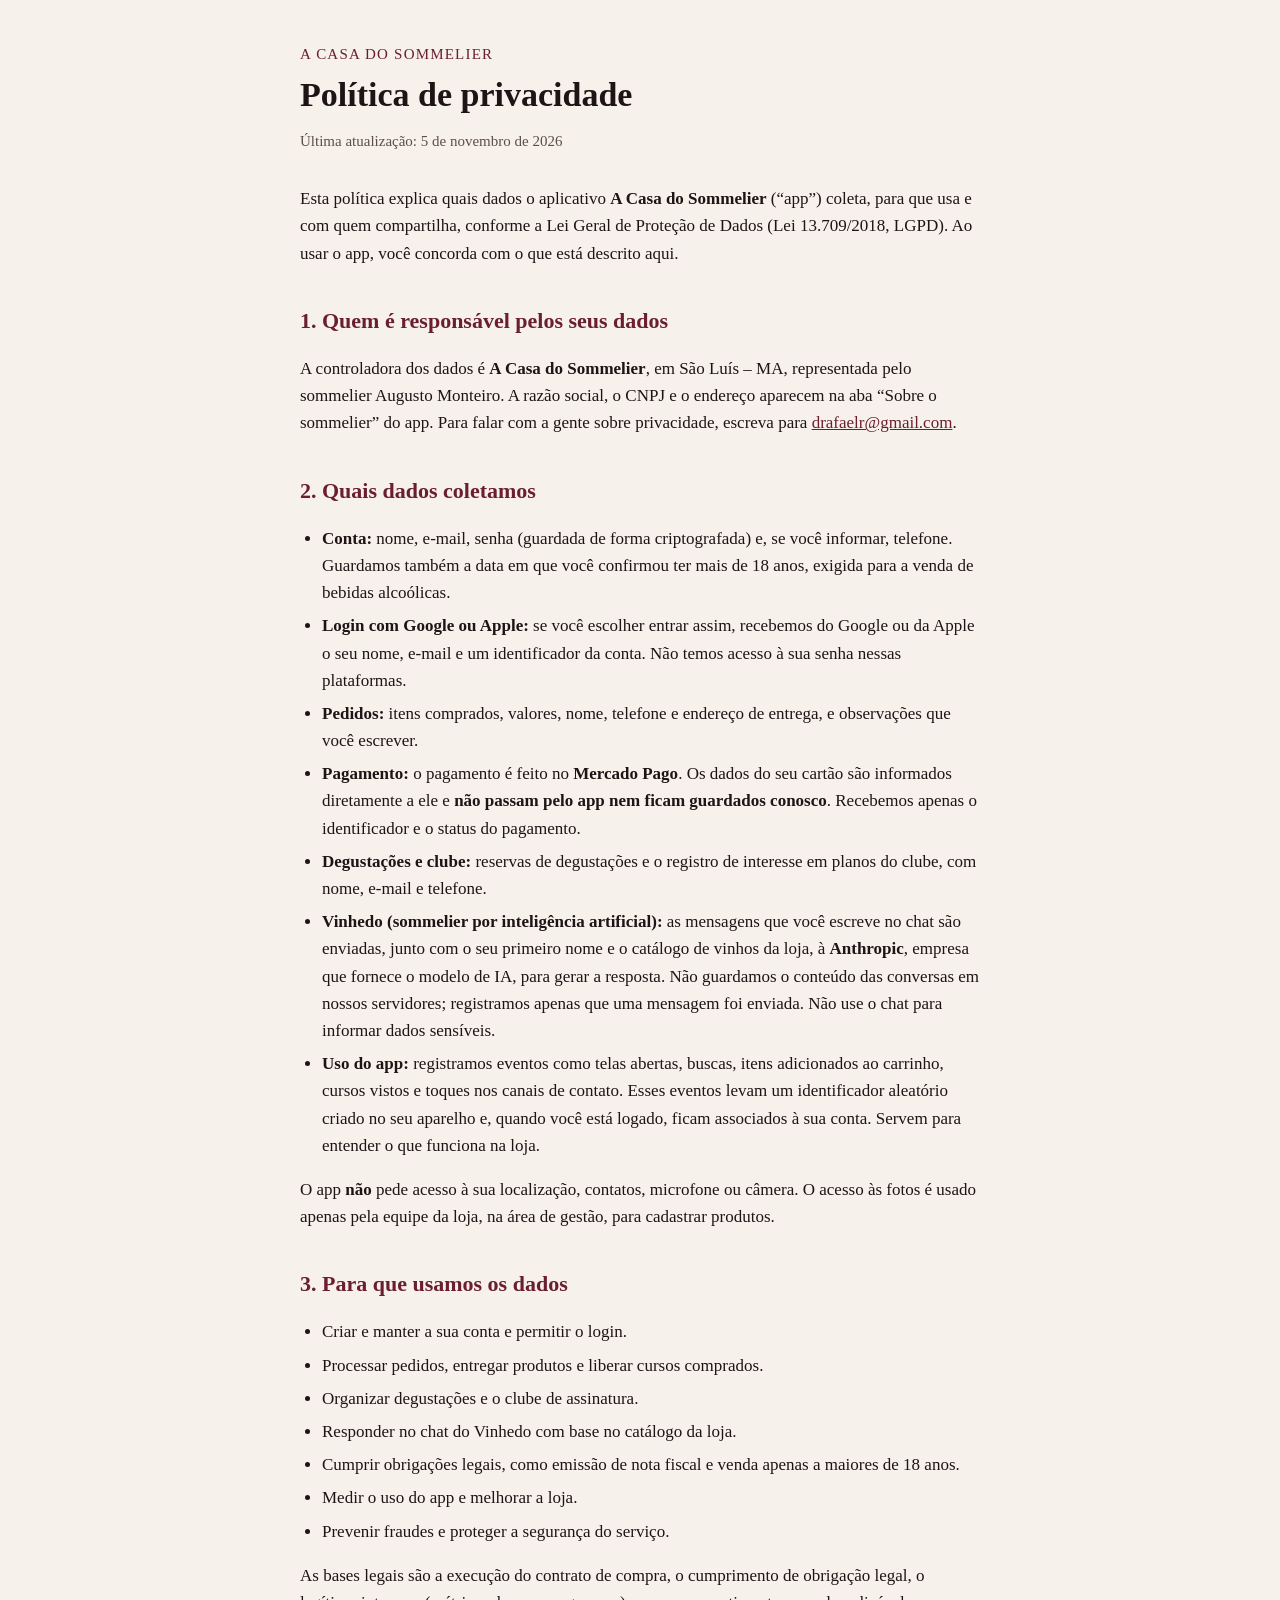
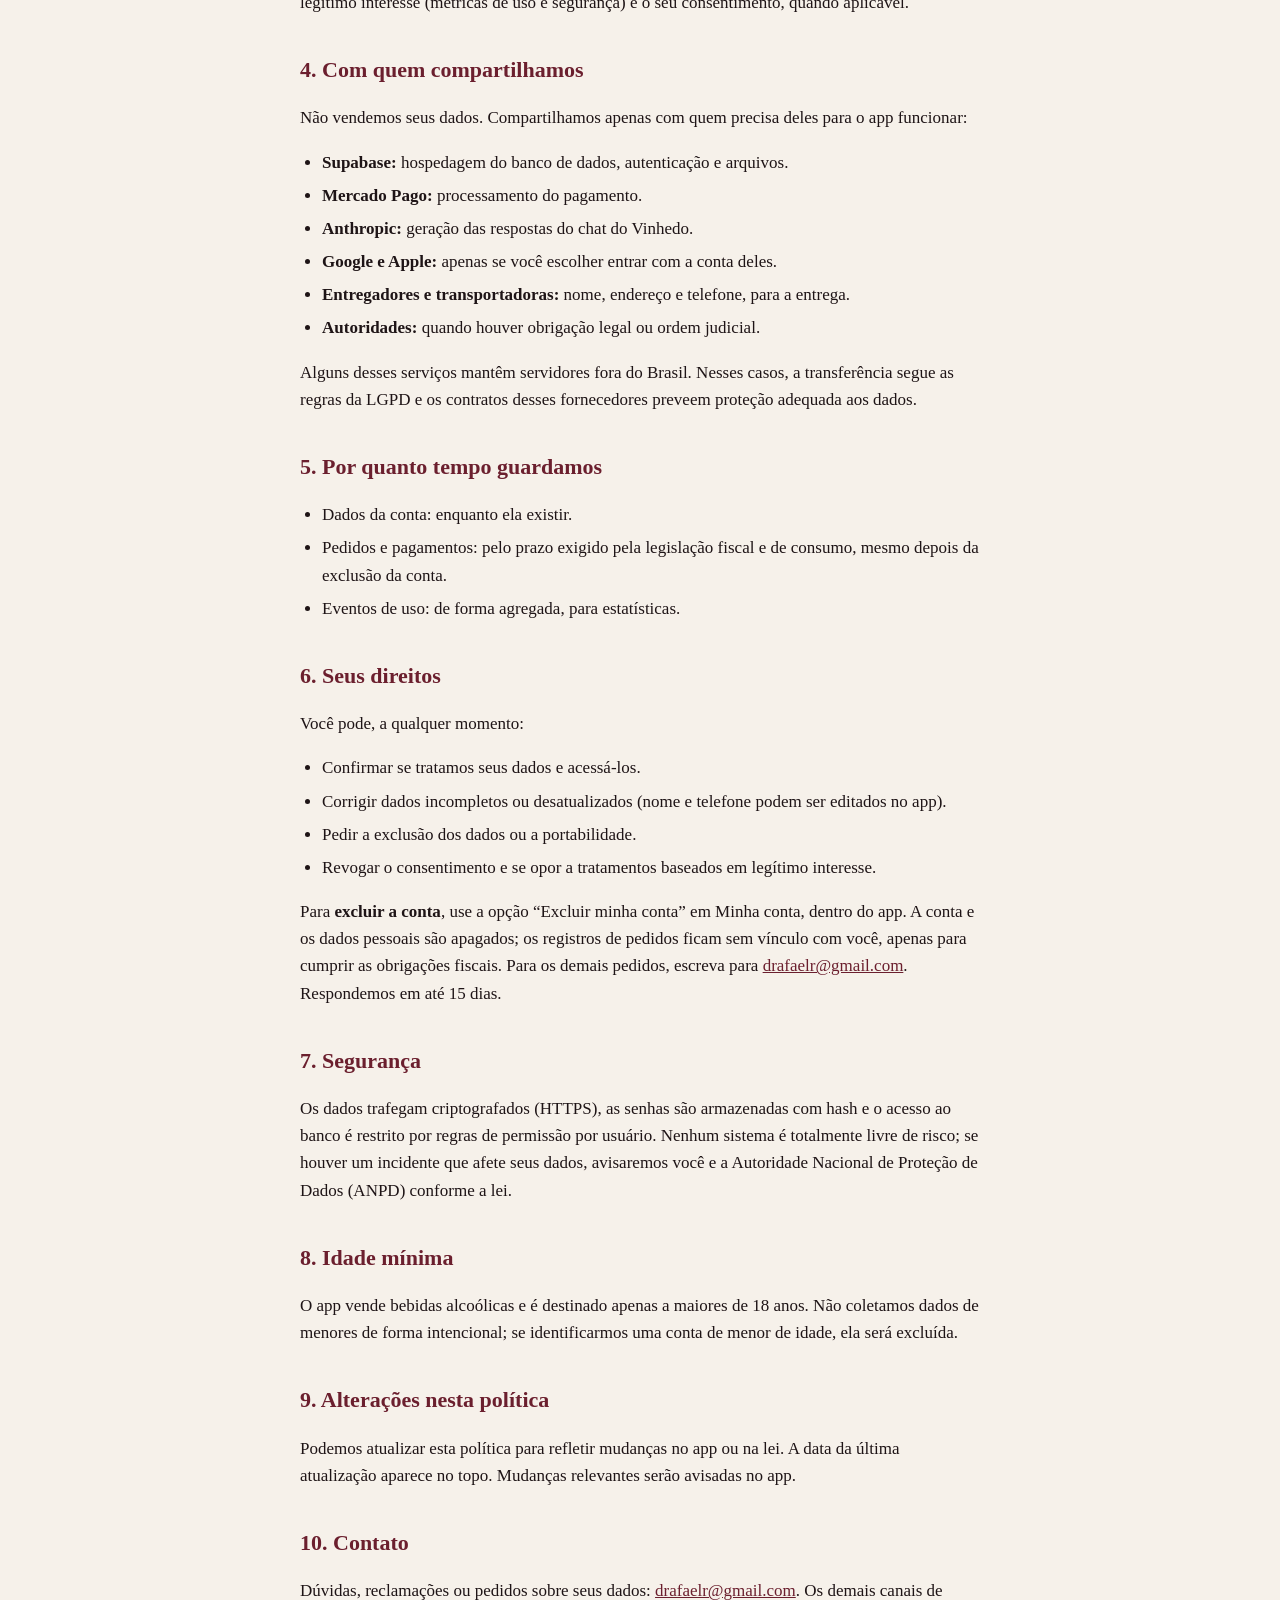
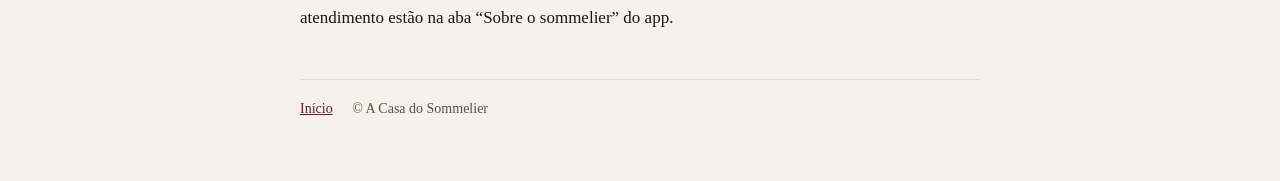
==== privacidade.html @ e6078925 "Site com a política de privacidade Co-Authored-By: Claude Fable 5.1 <noreply@anthropic.com>" ====
<!doctype html>
<html lang="pt-BR">
  <head>
    <meta charset="utf-8" />
    <meta name="viewport" content="width=device-width, initial-scale=1" />
    <title>Política de privacidade – A Casa do Sommelier</title>
    <meta name="description" content="Como o app A Casa do Sommelier coleta, usa e protege os seus dados." />
    <link rel="stylesheet" href="style.css" />
  </head>
  <body>
    <main>
      <header>
        <a class="brand" href="index.html">A Casa do Sommelier</a>
        <h1>Política de privacidade</h1>
        <p class="muted">Última atualização: 5 de novembro de 2026</p>
      </header>

      <p>
        Esta política explica quais dados o aplicativo <strong>A Casa do Sommelier</strong> (“app”) coleta, para que
        usa e com quem compartilha, conforme a Lei Geral de Proteção de Dados (Lei 13.709/2018, LGPD). Ao usar o app,
        você concorda com o que está descrito aqui.
      </p>

      <h2>1. Quem é responsável pelos seus dados</h2>
      <p>
        A controladora dos dados é <strong>A Casa do Sommelier</strong>, em São Luís – MA, representada pelo sommelier
        Augusto Monteiro. A razão social, o CNPJ e o endereço aparecem na aba “Sobre o sommelier” do app. Para falar
        com a gente sobre privacidade, escreva para
        <a href="mailto:drafaelr@gmail.com">drafaelr@gmail.com</a>.
      </p>

      <h2>2. Quais dados coletamos</h2>
      <ul>
        <li>
          <strong>Conta:</strong> nome, e-mail, senha (guardada de forma criptografada) e, se você informar, telefone.
          Guardamos também a data em que você confirmou ter mais de 18 anos, exigida para a venda de bebidas alcoólicas.
        </li>
        <li>
          <strong>Login com Google ou Apple:</strong> se você escolher entrar assim, recebemos do Google ou da Apple o seu
          nome, e-mail e um identificador da conta. Não temos acesso à sua senha nessas plataformas.
        </li>
        <li>
          <strong>Pedidos:</strong> itens comprados, valores, nome, telefone e endereço de entrega, e observações que você
          escrever.
        </li>
        <li>
          <strong>Pagamento:</strong> o pagamento é feito no <strong>Mercado Pago</strong>. Os dados do seu cartão são
          informados diretamente a ele e <strong>não passam pelo app nem ficam guardados conosco</strong>. Recebemos
          apenas o identificador e o status do pagamento.
        </li>
        <li>
          <strong>Degustações e clube:</strong> reservas de degustações e o registro de interesse em planos do clube,
          com nome, e-mail e telefone.
        </li>
        <li>
          <strong>Vinhedo (sommelier por inteligência artificial):</strong> as mensagens que você escreve no chat são
          enviadas, junto com o seu primeiro nome e o catálogo de vinhos da loja, à <strong>Anthropic</strong>, empresa
          que fornece o modelo de IA, para gerar a resposta. Não guardamos o conteúdo das conversas em nossos servidores;
          registramos apenas que uma mensagem foi enviada. Não use o chat para informar dados sensíveis.
        </li>
        <li>
          <strong>Uso do app:</strong> registramos eventos como telas abertas, buscas, itens adicionados ao carrinho,
          cursos vistos e toques nos canais de contato. Esses eventos levam um identificador aleatório criado no seu
          aparelho e, quando você está logado, ficam associados à sua conta. Servem para entender o que funciona na loja.
        </li>
      </ul>
      <p>
        O app <strong>não</strong> pede acesso à sua localização, contatos, microfone ou câmera. O acesso às fotos é
        usado apenas pela equipe da loja, na área de gestão, para cadastrar produtos.
      </p>

      <h2>3. Para que usamos os dados</h2>
      <ul>
        <li>Criar e manter a sua conta e permitir o login.</li>
        <li>Processar pedidos, entregar produtos e liberar cursos comprados.</li>
        <li>Organizar degustações e o clube de assinatura.</li>
        <li>Responder no chat do Vinhedo com base no catálogo da loja.</li>
        <li>Cumprir obrigações legais, como emissão de nota fiscal e venda apenas a maiores de 18 anos.</li>
        <li>Medir o uso do app e melhorar a loja.</li>
        <li>Prevenir fraudes e proteger a segurança do serviço.</li>
      </ul>
      <p>
        As bases legais são a execução do contrato de compra, o cumprimento de obrigação legal, o legítimo interesse
        (métricas de uso e segurança) e o seu consentimento, quando aplicável.
      </p>

      <h2>4. Com quem compartilhamos</h2>
      <p>Não vendemos seus dados. Compartilhamos apenas com quem precisa deles para o app funcionar:</p>
      <ul>
        <li><strong>Supabase:</strong> hospedagem do banco de dados, autenticação e arquivos.</li>
        <li><strong>Mercado Pago:</strong> processamento do pagamento.</li>
        <li><strong>Anthropic:</strong> geração das respostas do chat do Vinhedo.</li>
        <li><strong>Google e Apple:</strong> apenas se você escolher entrar com a conta deles.</li>
        <li><strong>Entregadores e transportadoras:</strong> nome, endereço e telefone, para a entrega.</li>
        <li><strong>Autoridades:</strong> quando houver obrigação legal ou ordem judicial.</li>
      </ul>
      <p>
        Alguns desses serviços mantêm servidores fora do Brasil. Nesses casos, a transferência segue as regras da LGPD e os
        contratos desses fornecedores preveem proteção adequada aos dados.
      </p>

      <h2>5. Por quanto tempo guardamos</h2>
      <ul>
        <li>Dados da conta: enquanto ela existir.</li>
        <li>Pedidos e pagamentos: pelo prazo exigido pela legislação fiscal e de consumo, mesmo depois da exclusão da conta.</li>
        <li>Eventos de uso: de forma agregada, para estatísticas.</li>
      </ul>

      <h2>6. Seus direitos</h2>
      <p>Você pode, a qualquer momento:</p>
      <ul>
        <li>Confirmar se tratamos seus dados e acessá-los.</li>
        <li>Corrigir dados incompletos ou desatualizados (nome e telefone podem ser editados no app).</li>
        <li>Pedir a exclusão dos dados ou a portabilidade.</li>
        <li>Revogar o consentimento e se opor a tratamentos baseados em legítimo interesse.</li>
      </ul>
      <p>
        Para <strong>excluir a conta</strong>, use a opção “Excluir minha conta” em Minha conta, dentro do app. A conta e
        os dados pessoais são apagados; os registros de pedidos ficam sem vínculo com você, apenas para cumprir as
        obrigações fiscais. Para os demais pedidos, escreva para
        <a href="mailto:drafaelr@gmail.com">drafaelr@gmail.com</a>. Respondemos em até 15 dias.
      </p>

      <h2>7. Segurança</h2>
      <p>
        Os dados trafegam criptografados (HTTPS), as senhas são armazenadas com hash e o acesso ao banco é restrito por
        regras de permissão por usuário. Nenhum sistema é totalmente livre de risco; se houver um incidente que afete seus
        dados, avisaremos você e a Autoridade Nacional de Proteção de Dados (ANPD) conforme a lei.
      </p>

      <h2>8. Idade mínima</h2>
      <p>
        O app vende bebidas alcoólicas e é destinado apenas a maiores de 18 anos. Não coletamos dados de menores de forma
        intencional; se identificarmos uma conta de menor de idade, ela será excluída.
      </p>

      <h2>9. Alterações nesta política</h2>
      <p>
        Podemos atualizar esta política para refletir mudanças no app ou na lei. A data da última atualização aparece no
        topo. Mudanças relevantes serão avisadas no app.
      </p>

      <h2>10. Contato</h2>
      <p>
        Dúvidas, reclamações ou pedidos sobre seus dados:
        <a href="mailto:drafaelr@gmail.com">drafaelr@gmail.com</a>. Os demais canais de atendimento estão na aba
        “Sobre o sommelier” do app.
      </p>

      <footer>
        <a href="index.html">Início</a>
        <span>© A Casa do Sommelier</span>
      </footer>
    </main>
  </body>
</html>
---- style.css ----
:root {
  --paper: #f6f1ea;
  --ink: #1e1416;
  --wine: #6b1f2e;
  --gold: #d9a66b;
  --muted: #5c4f48;
  --surface: #fffdf9;
  --border: #e6ddd2;
}
* {
  box-sizing: border-box;
}
body {
  margin: 0;
  background: var(--paper);
  color: var(--ink);
  font-family: Georgia, 'Times New Roman', serif;
  font-size: 17px;
  line-height: 1.6;
}
main {
  max-width: 720px;
  margin: 0 auto;
  padding: 40px 20px 60px;
}
header {
  margin-bottom: 32px;
}
.brand {
  font-size: 15px;
  letter-spacing: 0.08em;
  text-transform: uppercase;
  color: var(--wine);
  text-decoration: none;
}
h1 {
  font-size: 34px;
  line-height: 1.15;
  margin: 8px 0 6px;
}
h2 {
  font-size: 22px;
  margin: 36px 0 8px;
  color: var(--wine);
}
p,
li {
  color: var(--ink);
}
.muted {
  color: var(--muted);
  font-size: 15px;
}
a {
  color: var(--wine);
}
ul {
  padding-left: 22px;
}
li {
  margin: 6px 0;
}
.card {
  background: var(--surface);
  border: 1px solid var(--border);
  border-radius: 16px;
  padding: 18px 22px;
  margin: 20px 0;
}
footer {
  margin-top: 48px;
  padding-top: 18px;
  border-top: 1px solid var(--border);
  font-size: 14px;
  color: var(--muted);
}
footer a {
  margin-right: 16px;
}
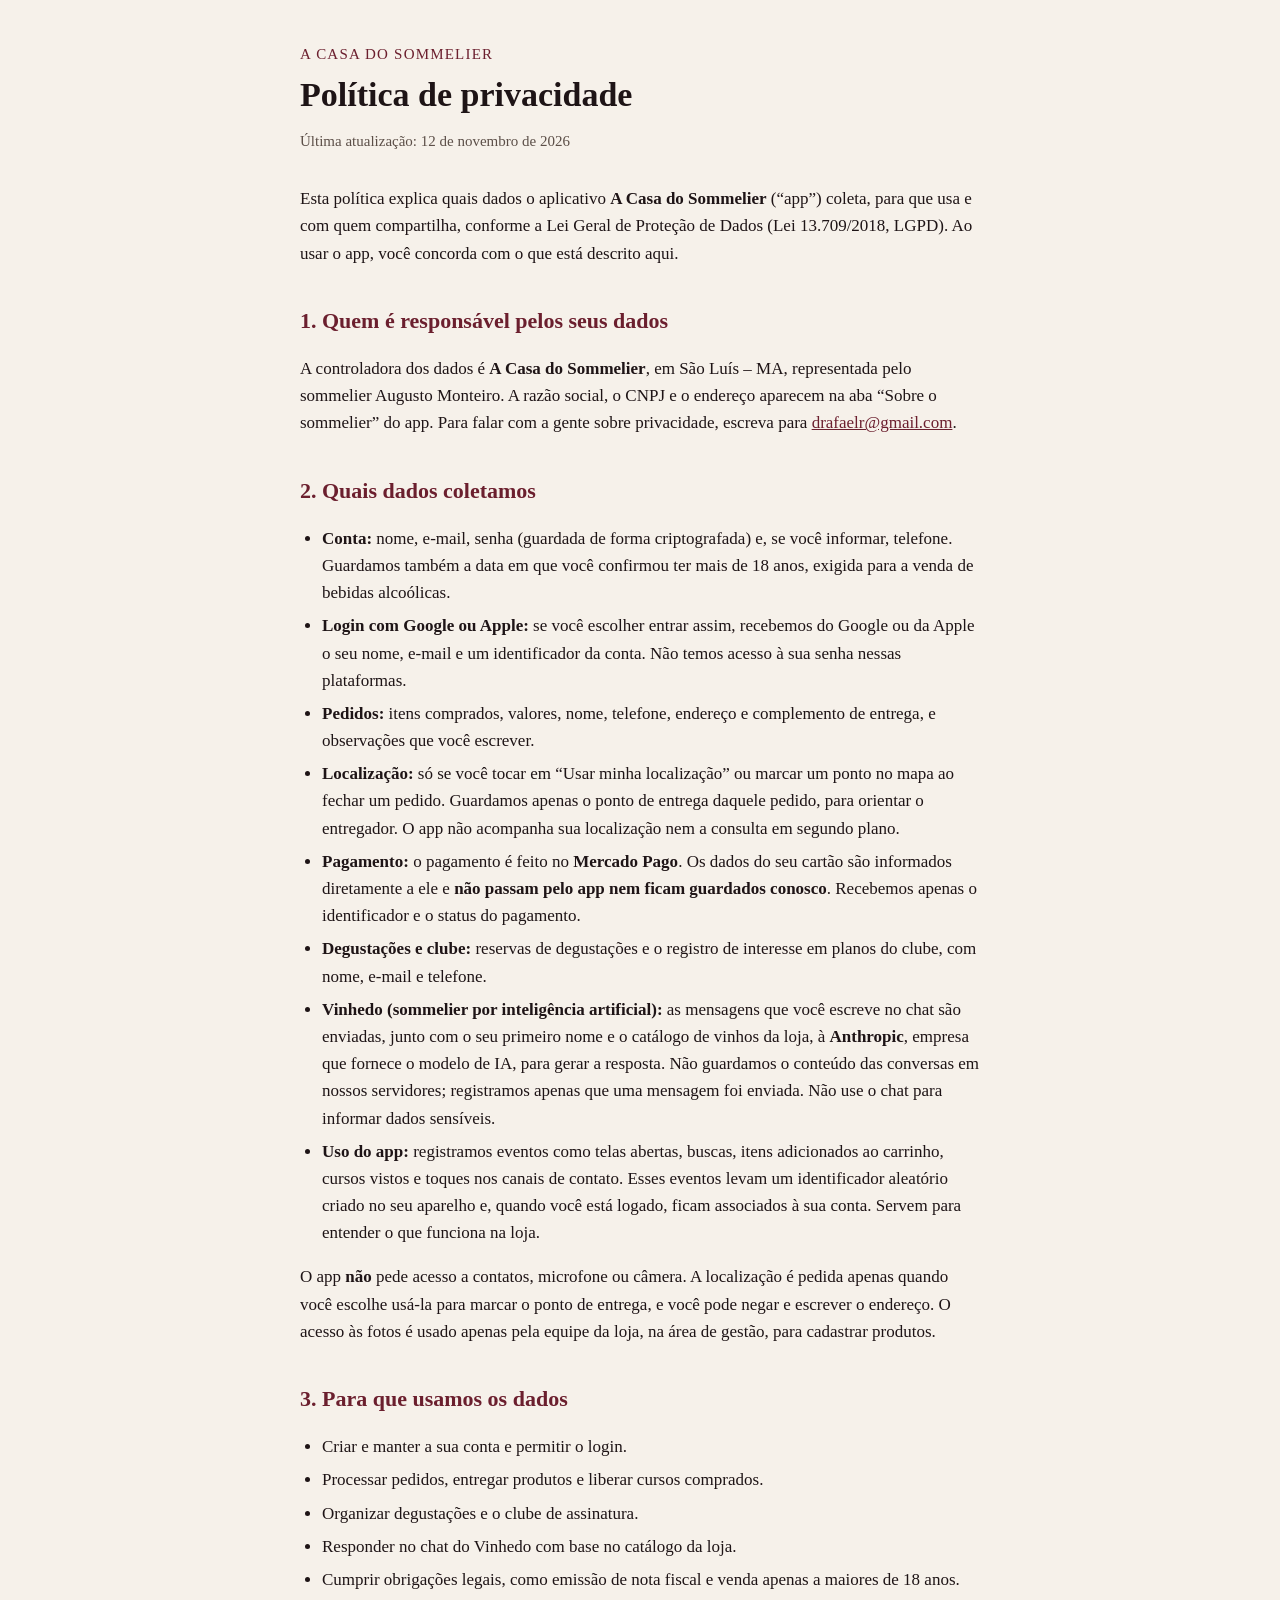
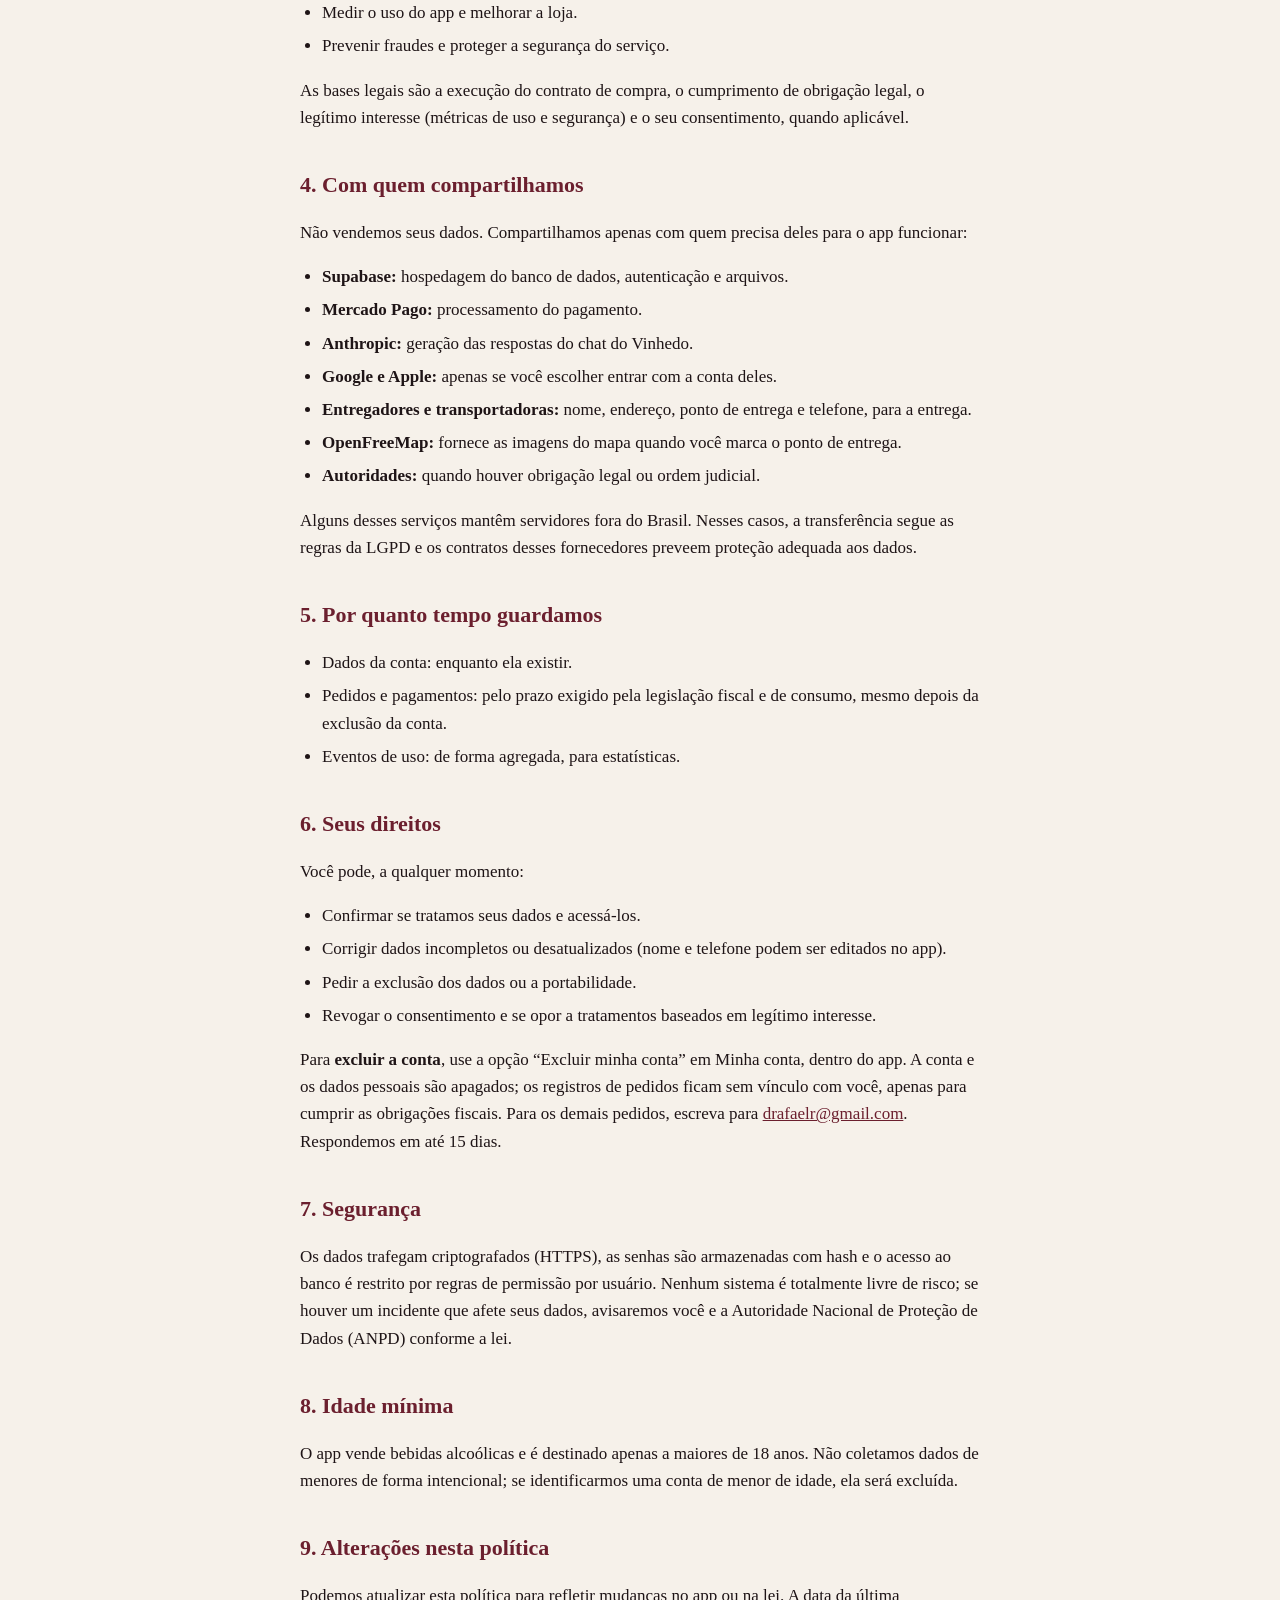
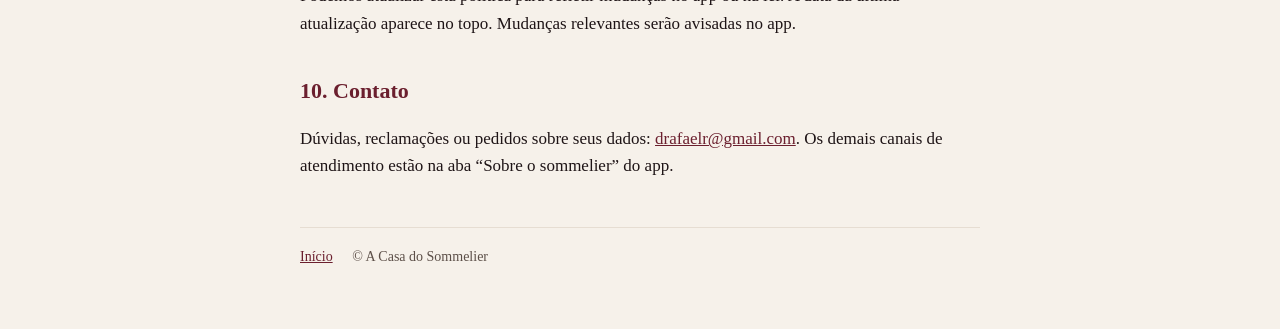
==== commit 43d04347: "Política: localização para o ponto de entrega Co-Authored-By: Claude Fable 5.2 <noreply@anthropic.co" ====
--- a/privacidade.html
+++ b/privacidade.html
@@ -12,7 +12,7 @@
       <header>
         <a class="brand" href="index.html">A Casa do Sommelier</a>
         <h1>Política de privacidade</h1>
-        <p class="muted">Última atualização: 5 de novembro de 2026</p>
+        <p class="muted">Última atualização: 12 de novembro de 2026</p>
       </header>
 
       <p>
@@ -40,8 +40,13 @@
           nome, e-mail e um identificador da conta. Não temos acesso à sua senha nessas plataformas.
         </li>
         <li>
-          <strong>Pedidos:</strong> itens comprados, valores, nome, telefone e endereço de entrega, e observações que você
-          escrever.
+          <strong>Pedidos:</strong> itens comprados, valores, nome, telefone, endereço e complemento de entrega, e
+          observações que você escrever.
+        </li>
+        <li>
+          <strong>Localização:</strong> só se você tocar em “Usar minha localização” ou marcar um ponto no mapa ao
+          fechar um pedido. Guardamos apenas o ponto de entrega daquele pedido, para orientar o entregador. O app não
+          acompanha sua localização nem a consulta em segundo plano.
         </li>
         <li>
           <strong>Pagamento:</strong> o pagamento é feito no <strong>Mercado Pago</strong>. Os dados do seu cartão são
@@ -65,7 +70,8 @@
         </li>
       </ul>
       <p>
-        O app <strong>não</strong> pede acesso à sua localização, contatos, microfone ou câmera. O acesso às fotos é
+        O app <strong>não</strong> pede acesso a contatos, microfone ou câmera. A localização é pedida apenas quando
+        você escolhe usá-la para marcar o ponto de entrega, e você pode negar e escrever o endereço. O acesso às fotos é
         usado apenas pela equipe da loja, na área de gestão, para cadastrar produtos.
       </p>
 
@@ -91,7 +97,8 @@
         <li><strong>Mercado Pago:</strong> processamento do pagamento.</li>
         <li><strong>Anthropic:</strong> geração das respostas do chat do Vinhedo.</li>
         <li><strong>Google e Apple:</strong> apenas se você escolher entrar com a conta deles.</li>
-        <li><strong>Entregadores e transportadoras:</strong> nome, endereço e telefone, para a entrega.</li>
+        <li><strong>Entregadores e transportadoras:</strong> nome, endereço, ponto de entrega e telefone, para a entrega.</li>
+        <li><strong>OpenFreeMap:</strong> fornece as imagens do mapa quando você marca o ponto de entrega.</li>
         <li><strong>Autoridades:</strong> quando houver obrigação legal ou ordem judicial.</li>
       </ul>
       <p>
